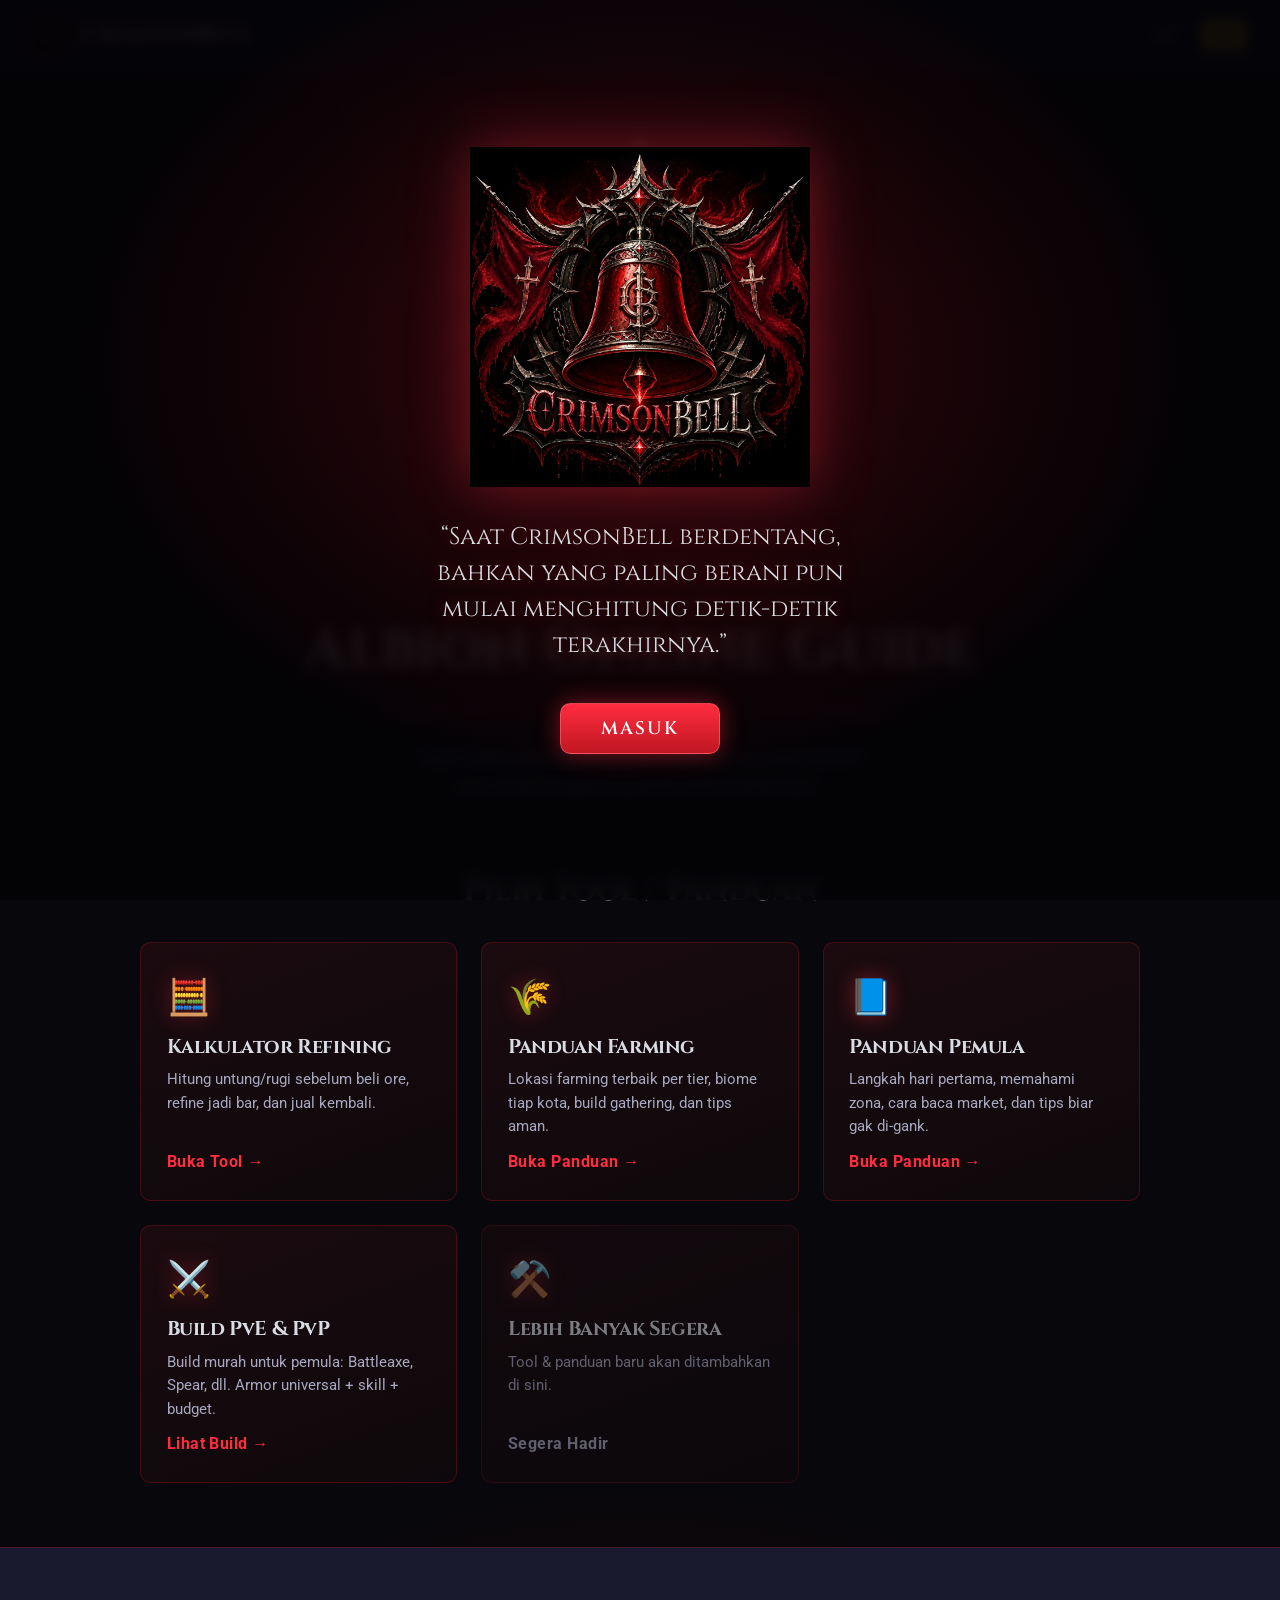
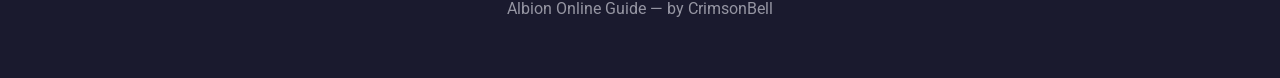
==== index.html @ 0ff0e83e "Rework Builds page: beginner-friendly cheap meta (Battleaxe, universal armor, etc) Co-Authored-By: D" ====
<!DOCTYPE html>
<html lang="id">
<head>
    <meta charset="UTF-8">
    <meta name="viewport" content="width=device-width, initial-scale=1.0">
    <title>Albion Online Guide — Beginner by CrimsonBell</title>
    <meta name="description" content="Albion Online beginner guide and tools by CrimsonBell — refining calculator, farming guide, and more.">
    <link rel="preconnect" href="https://fonts.googleapis.com">
    <link rel="preconnect" href="https://fonts.gstatic.com" crossorigin>
    <link href="https://fonts.googleapis.com/css2?family=Cinzel:wght@600;700;900&family=Playfair+Display:wght@700&family=Roboto:wght@400;500;700&display=swap" rel="stylesheet">
    <link rel="icon" href="assets/crimsonbell-mark.png">
    <link rel="stylesheet" href="styles.css">
    <link rel="stylesheet" href="landing.css">
</head>
<body class="landing-body">

    <!-- Intro / Bio Popup -->
    <div class="intro-overlay" id="introOverlay">
        <div class="intro-card">
            <picture>
                <source srcset="assets/crimsonbell-logo.webp" type="image/webp">
                <img src="assets/crimsonbell-logo.jpg" alt="CrimsonBell" class="intro-logo">
            </picture>
            <p class="intro-quote"
               data-id="“Saat CrimsonBell berdentang, bahkan yang paling berani pun mulai menghitung detik-detik terakhirnya.”"
               data-en="“When the CrimsonBell tolls, even the bravest begin to count their final moments.”">“When the CrimsonBell tolls, even the bravest begin to count their final moments.”</p>
            <button class="btn btn-primary intro-enter" id="introEnter"
                    data-id="Masuk" data-en="Enter">Enter</button>
        </div>
    </div>

    <!-- Header -->
    <header class="sticky-header">
        <div class="container">
            <div class="header-content">
                <a href="index.html" class="logo-link">
                    <img src="assets/crimsonbell-mark.webp" alt="CrimsonBell" class="header-mark">
                    <span class="logo">CrimsonBell</span>
                </a>
                <div class="language-switcher">
                    <button class="lang-btn" data-lang="en">EN</button>
                    <button class="lang-btn active" data-lang="id">ID</button>
                </div>
            </div>
        </div>
    </header>

    <!-- Hero -->
    <section class="landing-hero">
        <div class="landing-hero-glow"></div>
        <div class="container landing-hero-inner">
            <picture>
                <source srcset="assets/crimsonbell-logo.webp" type="image/webp">
                <img src="assets/crimsonbell-logo.jpg" alt="CrimsonBell" class="landing-logo">
            </picture>
            <div class="landing-badge"
                 data-id="PANDUAN & TOOLS ALBION ONLINE" data-en="ALBION ONLINE GUIDE & TOOLS">ALBION ONLINE GUIDE & TOOLS</div>
            <h1 class="landing-title"
                data-id="Albion Online Guide" data-en="Albion Online Guide">Albion Online Guide</h1>
            <p class="landing-subtitle"
               data-id="Panduan untuk Pemula — by CrimsonBell"
               data-en="Beginner Guide — by CrimsonBell">Beginner Guide — by CrimsonBell</p>
            <p class="landing-quote"
               data-id="“Saat CrimsonBell berdentang, bahkan yang paling berani pun mulai menghitung detik-detik terakhirnya.”"
               data-en="“When the CrimsonBell tolls, even the bravest begin to count their final moments.”">“When the CrimsonBell tolls, even the bravest begin to count their final moments.”</p>
        </div>
    </section>

    <!-- Tools / Sections -->
    <section class="landing-tools">
        <div class="container">
            <h2 class="tools-heading"
                data-id="Pilih Tool / Panduan" data-en="Choose a Tool / Guide">Choose a Tool / Guide</h2>
            <div class="tools-grid">

                <a href="calculator.html" class="tool-card">
                    <div class="tool-icon">🧮</div>
                    <h3 class="tool-name"
                        data-id="Kalkulator Refining" data-en="Refining Calculator">Refining Calculator</h3>
                    <p class="tool-desc"
                       data-id="Hitung untung/rugi sebelum beli ore, refine jadi bar, dan jual kembali."
                       data-en="Calculate profit/loss before you buy ore, refine into bars, and resell.">Calculate profit/loss before you buy ore, refine into bars, and resell.</p>
                    <span class="tool-cta"
                          data-id="Buka Tool →" data-en="Open Tool →">Open Tool →</span>
                </a>

                <a href="farming.html" class="tool-card">
                    <div class="tool-icon">🌾</div>
                    <h3 class="tool-name"
                        data-id="Panduan Farming" data-en="Farming Guide">Farming Guide</h3>
                    <p class="tool-desc"
                       data-id="Lokasi farming terbaik per tier, biome tiap kota, build gathering, dan tips aman."
                       data-en="Best farming spots per tier, city biomes, gathering builds, and safety tips.">Best farming spots per tier, city biomes, gathering builds, and safety tips.</p>
                    <span class="tool-cta"
                          data-id="Buka Panduan →" data-en="Open Guide →">Open Guide →</span>
                </a>

                <a href="beginner.html" class="tool-card">
                    <div class="tool-icon">📘</div>
                    <h3 class="tool-name"
                        data-id="Panduan Pemula" data-en="Beginner Guide">Beginner Guide</h3>
                    <p class="tool-desc"
                       data-id="Langkah hari pertama, memahami zona, cara baca market, dan tips biar gak di-gank."
                       data-en="Your first day, understanding zones, reading the market, and how to avoid getting ganked.">Your first day, understanding zones, reading the market, and how to avoid getting ganked.</p>
                    <span class="tool-cta"
                          data-id="Buka Panduan →" data-en="Open Guide →">Open Guide →</span>
                </a>

                <a href="builds.html" class="tool-card">
                    <div class="tool-icon">⚔️</div>
                    <h3 class="tool-name"
                        data-id="Build PvE & PvP" data-en="PvE & PvP Builds">PvE & PvP Builds</h3>
                    <p class="tool-desc"
                       data-id="Build murah untuk pemula: Battleaxe, Spear, dll. Armor universal + skill + budget."
                       data-en="Cheap beginner builds: Battleaxe, Spear, etc. Universal armor + skills + budget.">Cheap beginner builds: Battleaxe, Spear, etc. Universal armor + skills + budget.</p>
                    <span class="tool-cta"
                          data-id="Lihat Build →" data-en="View Builds →">View Builds →</span>
                </a>

                <div class="tool-card tool-card--soon" aria-disabled="true">
                    <div class="tool-icon">⚒️</div>
                    <h3 class="tool-name"
                        data-id="Lebih Banyak Segera" data-en="More Coming Soon">More Coming Soon</h3>
                    <p class="tool-desc"
                       data-id="Tool & panduan baru akan ditambahkan di sini."
                       data-en="New tools & guides will be added here.">New tools & guides will be added here.</p>
                    <span class="tool-cta"
                          data-id="Segera Hadir" data-en="Coming Soon">Coming Soon</span>
                </div>

            </div>
        </div>
    </section>

    <!-- Footer -->
    <footer class="footer">
        <div class="container">
            <p data-id="Albion Online Guide — by CrimsonBell"
               data-en="Albion Online Guide — by CrimsonBell">Albion Online Guide — by CrimsonBell</p>
        </div>
    </footer>

    <script src="landing.js"></script>
</body>
</html>
---- styles.css ----
/* ============================================
   VARIABLES & THEME
   ============================================ */
:root {
    /* Colors - Dark Fantasy Theme */
    --primary: #d4af37;
    --primary-dark: #c9a227;
    --background: #0f0f1e;
    --card-bg: #1a1a2e;
    --foreground: #e8e8f0;
    --foreground-muted: #a8a8c0;
    --border: #2a2a3e;
    --accent: #d4af37;
    --accent-foreground: #1a1a2e;
    --secondary: #5a189a;
    --danger-bg: #ff4444;

    /* Spacing */
    --spacing-xs: 0.25rem;
    --spacing-sm: 0.5rem;
    --spacing-md: 1rem;
    --spacing-lg: 1.5rem;
    --spacing-xl: 2rem;
    --spacing-2xl: 3rem;

    /* Border Radius */
    --radius: 0.65rem;
    --radius-md: calc(var(--radius) - 2px);
    --radius-lg: var(--radius);

    /* Typography */
    --font-serif: 'Playfair Display', serif;
    --font-sans: 'Roboto', sans-serif;

    /* Transitions */
    --transition-fast: 150ms ease-out;
    --transition-normal: 300ms ease-out;
}

/* ============================================
   RESET & BASE STYLES
   ============================================ */
* {
    margin: 0;
    padding: 0;
    box-sizing: border-box;
}

html {
    scroll-behavior: smooth;
}

body {
    font-family: var(--font-sans);
    background-color: var(--background);
    color: var(--foreground);
    line-height: 1.6;
    font-size: 16px;
}

/* ============================================
   TYPOGRAPHY
   ============================================ */
h1, h2, h3, h4, h5, h6 {
    font-family: var(--font-serif);
    font-weight: 700;
    letter-spacing: -0.02em;
    line-height: 1.2;
}

h1 {
    font-size: 3rem;
}

h2 {
    font-size: 2.25rem;
}

h3 {
    font-size: 1.5rem;
}

p {
    margin-bottom: var(--spacing-md);
}

/* ============================================
   CONTAINER & LAYOUT
   ============================================ */
.container {
    width: 100%;
    margin: 0 auto;
    padding: 0 var(--spacing-md);
    max-width: 100%;
}

@media (min-width: 640px) {
    .container {
        padding: 0 var(--spacing-lg);
    }
}

@media (min-width: 1024px) {
    .container {
        max-width: 1280px;
        padding: 0 var(--spacing-xl);
    }
}

/* ============================================
   HEADER
   ============================================ */
.sticky-header {
    position: sticky;
    top: 0;
    z-index: 50;
    background-color: rgba(26, 26, 46, 0.95);
    backdrop-filter: blur(10px);
    border-bottom: 1px solid var(--border);
}

.header-content {
    display: flex;
    align-items: center;
    justify-content: space-between;
    padding: var(--spacing-md) 0;
}

.logo {
    font-size: 1.5rem;
    color: var(--accent);
    font-family: var(--font-serif);
    font-weight: 700;
}

@media (min-width: 768px) {
    .logo {
        font-size: 1.75rem;
    }
}

/* ============================================
   LANGUAGE SWITCHER
   ============================================ */
.language-switcher {
    display: flex;
    gap: var(--spacing-sm);
}

.lang-btn {
    padding: var(--spacing-sm) var(--spacing-md);
    background-color: transparent;
    border: 1px solid var(--border);
    color: var(--foreground);
    font-size: 0.875rem;
    font-weight: 500;
    cursor: pointer;
    border-radius: var(--radius);
    transition: all var(--transition-normal);
}

.lang-btn:hover {
    border-color: var(--accent);
    color: var(--accent);
}

.lang-btn.active {
    background-color: var(--accent);
    color: var(--accent-foreground);
    border-color: var(--accent);
}

/* ============================================
   PRIME TIME TRACKER
   ============================================ */
.prime-time-section {
    background: linear-gradient(135deg, rgba(212, 175, 55, 0.1) 0%, rgba(90, 24, 154, 0.1) 100%);
    padding: var(--spacing-xl) 0;
    border-bottom: 2px solid var(--border);
}

.prime-time-widget {
    background-color: var(--card-bg);
    border: 2px solid var(--accent);
    border-radius: var(--radius);
    overflow: hidden;
    max-width: 600px;
    margin: 0 auto;
}

.prime-time-header {
    background: linear-gradient(90deg, var(--accent), var(--primary-dark));
    color: var(--accent-foreground);
    padding: var(--spacing-lg);
    text-align: center;
}

.prime-time-header h3 {
    margin: 0;
    font-size: 1.25rem;
}

.prime-time-content {
    padding: var(--spacing-lg);
    display: grid;
    grid-template-columns: 1fr 1fr;
    gap: var(--spacing-lg);
}

@media (max-width: 640px) {
    .prime-time-content {
        grid-template-columns: 1fr;
    }
}

.time-display {
    display: flex;
    flex-direction: column;
    justify-content: center;
    align-items: center;
    text-align: center;
    gap: var(--spacing-md);
}

.time-row {
    display: flex;
    align-items: center;
    justify-content: center;
    gap: var(--spacing-lg);
    width: 100%;
}

.time-item {
    display: flex;
    flex-direction: column;
    align-items: center;
    gap: var(--spacing-sm);
}

.time-label {
    font-size: 0.75rem;
    text-transform: uppercase;
    letter-spacing: 0.05em;
    color: rgba(232, 232, 240, 0.6);
    font-weight: 600;
}

.time-divider {
    font-size: 1.5rem;
    color: rgba(212, 175, 55, 0.5);
    height: 60px;
    display: flex;
    align-items: center;
}

.current-time {
    font-size: 1.75rem;
    font-weight: 700;
    color: var(--accent);
    font-family: 'Courier New', monospace;
}

@media (max-width: 640px) {
    .time-row {
        flex-direction: column;
        gap: var(--spacing-md);
    }
    
    .time-divider {
        height: auto;
        transform: rotate(90deg);
    }
    
    .current-time {
        font-size: 1.5rem;
    }
}

.danger-level {
    font-size: 1.25rem;
    font-weight: 600;
    margin-top: var(--spacing-sm);
    padding: var(--spacing-sm) var(--spacing-md);
    border-radius: var(--radius-md);
    display: inline-block;
}

.danger-level.safe {
    background-color: rgba(34, 197, 94, 0.2);
    color: #4ade80;
}

.danger-level.moderate {
    background-color: rgba(234, 179, 8, 0.2);
    color: #facc15;
}

.danger-level.extreme {
    background-color: rgba(239, 68, 68, 0.2);
    color: #f87171;
}

.time-info {
    display: flex;
    flex-direction: column;
    justify-content: center;
    gap: var(--spacing-sm);
}

.time-info p {
    margin: 0;
    font-size: 0.95rem;
    color: rgba(232, 232, 240, 0.9);
}

.time-info strong {
    color: var(--accent);
}

/* ============================================
   HERO SECTION
   ============================================ */
.hero {
    position: relative;
    height: 100vh;
    display: flex;
    align-items: center;
    justify-content: center;
    overflow: hidden;
}

.hero-background {
    position: absolute;
    inset: 0;
    background-image: url('https://d2xsxph8kpxj0f.cloudfront.net/310519663244214689/CP2xbP6jZ7YquxKLmra3zY/hero-outlands-8KWtWz5XWPKre2bE9sSZu7.webp');
    background-size: cover;
    background-position: center;
    z-index: 0;
}

.hero-overlay {
    position: absolute;
    inset: 0;
    background: linear-gradient(to right, rgba(0, 0, 0, 0.7), rgba(0, 0, 0, 0.5), transparent);
    z-index: 1;
}

.hero-content {
    position: relative;
    z-index: 10;
    max-width: 56rem;
    margin: 0 auto;
    padding: 0 var(--spacing-md);
    text-align: center;
    animation: fadeInUp 0.8s ease-out;
}

.hero-badge {
    display: inline-block;
    background-color: var(--accent);
    color: var(--accent-foreground);
    padding: var(--spacing-sm) var(--spacing-md);
    border-radius: var(--radius);
    font-size: 0.875rem;
    font-weight: 600;
    margin-bottom: var(--spacing-lg);
    animation: fadeInDown 0.6s ease-out;
}

.hero-title {
    font-size: 2.25rem;
    color: white;
    margin-bottom: var(--spacing-md);
    text-shadow: 0 2px 8px rgba(0, 0, 0, 0.5);
}

@media (min-width: 768px) {
    .hero-title {
        font-size: 3.75rem;
    }
}

@media (min-width: 1024px) {
    .hero-title {
        font-size: 4.5rem;
    }
}

.hero-description {
    font-size: 1rem;
    color: #d1d5db;
    margin-bottom: var(--spacing-xl);
    text-shadow: 0 1px 4px rgba(0, 0, 0, 0.3);
}

@media (min-width: 768px) {
    .hero-description {
        font-size: 1.125rem;
    }
}

/* ============================================
   BUTTONS
   ============================================ */
.btn {
    padding: var(--spacing-md) var(--spacing-lg);
    border: none;
    border-radius: var(--radius);
    font-size: 1rem;
    font-weight: 600;
    cursor: pointer;
    transition: all var(--transition-normal);
    font-family: var(--font-sans);
}

.btn-primary {
    background-color: var(--accent);
    color: var(--accent-foreground);
}

.btn-primary:hover {
    background-color: var(--primary-dark);
    transform: translateY(-2px);
    box-shadow: 0 8px 16px rgba(212, 175, 55, 0.3);
}

@media (min-width: 768px) {
    .btn {
        padding: var(--spacing-md) var(--spacing-xl);
        font-size: 1.125rem;
    }
}

/* ============================================
   MAIN CONTENT
   ============================================ */
.main-content {
    padding: var(--spacing-2xl) 0;
    background-color: var(--background);
}

.section-block {
    margin-bottom: var(--spacing-2xl);
}

@media (min-width: 768px) {
    .section-block {
        margin-bottom: calc(var(--spacing-2xl) * 1.5);
    }
}

.section-header {
    margin-bottom: var(--spacing-xl);
}

@media (min-width: 768px) {
    .section-header {
        margin-bottom: calc(var(--spacing-xl) * 1.5);
    }
}

.section-header h2 {
    color: var(--accent);
    margin-bottom: var(--spacing-sm);
}

.section-header p {
    color: rgba(232, 232, 240, 0.8);
    font-size: 0.95rem;
}

@media (min-width: 768px) {
    .section-header p {
        font-size: 1rem;
    }
}

/* ============================================
   BIOMES GRID
   ============================================ */
.biomes-grid {
    display: grid;
    grid-template-columns: 1fr;
    gap: var(--spacing-md);
}

@media (min-width: 768px) {
    .biomes-grid {
        grid-template-columns: repeat(2, 1fr);
        gap: var(--spacing-lg);
    }
}

@media (min-width: 1024px) {
    .biomes-grid {
        grid-template-columns: repeat(3, 1fr);
    }
}

.biome-card {
    border: 2px solid;
    border-radius: var(--radius);
    overflow: hidden;
    background-color: var(--card-bg);
    transition: all var(--transition-normal);
    cursor: pointer;
}

.biome-card:hover {
    box-shadow: 0 20px 25px -5px rgba(0, 0, 0, 0.5);
    transform: scale(1.05);
}

.biome-image {
    position: relative;
    height: 10rem;
    overflow: hidden;
}

@media (min-width: 768px) {
    .biome-image {
        height: 12rem;
    }
}

.biome-image img {
    width: 100%;
    height: 100%;
    object-fit: cover;
}

.biome-image-overlay {
    position: absolute;
    inset: 0;
    background: linear-gradient(to top, rgba(0, 0, 0, 0.8), transparent);
    display: flex;
    flex-direction: column;
    justify-content: flex-end;
    padding: var(--spacing-md);
}

.biome-name {
    font-size: 1.125rem;
    font-weight: 700;
    color: white;
}

@media (min-width: 768px) {
    .biome-name {
        font-size: 1.5rem;
    }
}

.biome-city {
    font-size: 0.875rem;
    color: #d1d5db;
}

.biome-content {
    padding: var(--spacing-md);
}

@media (min-width: 768px) {
    .biome-content {
        padding: var(--spacing-lg);
    }
}

.biome-description {
    font-size: 0.875rem;
    color: rgba(232, 232, 240, 0.8);
    margin-bottom: var(--spacing-md);
}

@media (min-width: 768px) {
    .biome-description {
        margin-bottom: var(--spacing-lg);
    }
}

.resource-group {
    margin-bottom: var(--spacing-md);
}

@media (min-width: 768px) {
    .resource-group {
        margin-bottom: var(--spacing-lg);
    }
}

.resource-label {
    font-size: 0.75rem;
    font-weight: 600;
    color: rgba(232, 232, 240, 0.6);
    text-transform: uppercase;
    margin-bottom: var(--spacing-sm);
}

.badge {
    display: inline-block;
    padding: var(--spacing-xs) var(--spacing-sm);
    border-radius: var(--radius-md);
    font-size: 0.75rem;
    font-weight: 600;
    border: 1px solid;
}

.badge-primary {
    background-color: var(--accent);
    color: var(--accent-foreground);
    border-color: var(--accent);
}

.badge-outline {
    background-color: transparent;
    color: var(--foreground);
    border-color: var(--border);
}

/* ============================================
   TIERS CONTAINER
   ============================================ */
.tiers-container {
    display: flex;
    flex-direction: column;
    gap: var(--spacing-md);
}

@media (min-width: 768px) {
    .tiers-container {
        gap: var(--spacing-lg);
    }
}

.tier-card {
    border: 2px solid rgba(212, 175, 55, 0.3);
    border-radius: var(--radius);
    background-color: var(--card-bg);
    padding: var(--spacing-md);
    transition: all var(--transition-normal);
}

@media (min-width: 768px) {
    .tier-card {
        padding: var(--spacing-lg);
    }
}

.tier-card:hover {
    border-color: rgba(212, 175, 55, 0.6);
}

.tier-header {
    display: flex;
    flex-direction: column;
    gap: var(--spacing-md);
    margin-bottom: var(--spacing-md);
}

@media (min-width: 768px) {
    .tier-header {
        flex-direction: row;
        align-items: center;
        justify-content: space-between;
        gap: var(--spacing-lg);
        margin-bottom: var(--spacing-lg);
    }
}

.tier-title {
    font-size: 1.5rem;
    color: var(--accent);
}

@media (min-width: 768px) {
    .tier-title {
        font-size: 1.875rem;
    }
}

.tier-location {
    font-size: 0.875rem;
    color: rgba(232, 232, 240, 0.8);
}

@media (min-width: 768px) {
    .tier-location {
        font-size: 1rem;
    }
}

.tier-badges {
    display: flex;
    gap: var(--spacing-sm);
    flex-wrap: wrap;
}

.tier-body {
    display: flex;
    flex-direction: column;
    gap: var(--spacing-md);
}

@media (min-width: 768px) {
    .tier-body {
        gap: var(--spacing-lg);
    }
}

.tier-section {
    display: flex;
    flex-direction: column;
    gap: var(--spacing-sm);
}

.tier-section-title {
    font-weight: 600;
    color: var(--accent);
    font-size: 0.95rem;
}

@media (min-width: 768px) {
    .tier-section-title {
        font-size: 1rem;
    }
}

.resources-badges {
    display: flex;
    flex-wrap: wrap;
    gap: var(--spacing-sm);
}

.tips-list {
    list-style: none;
    display: flex;
    flex-direction: column;
    gap: var(--spacing-sm);
}

.tips-list li {
    display: flex;
    gap: var(--spacing-sm);
    font-size: 0.875rem;
    color: rgba(232, 232, 240, 0.8);
}

@media (min-width: 768px) {
    .tips-list li {
        font-size: 1rem;
    }
}

.tips-list li::before {
    content: '•';
    color: var(--accent);
    font-weight: bold;
    flex-shrink: 0;
}

/* Danger Badge Colors */
.badge-safe {
    background-color: rgba(34, 197, 94, 0.2);
    color: #4ade80;
    border-color: #22c55e;
}

.badge-moderate {
    background-color: rgba(234, 179, 8, 0.2);
    color: #facc15;
    border-color: #eab308;
}

.badge-dangerous {
    background-color: rgba(239, 68, 68, 0.2);
    color: #f87171;
    border-color: #ef4444;
}

/* ============================================
   T8 MAPS GRID
   ============================================ */
.t8-maps-grid {
    display: grid;
    grid-template-columns: 1fr;
    gap: var(--spacing-md);
}

@media (min-width: 768px) {
    .t8-maps-grid {
        grid-template-columns: repeat(2, 1fr);
        gap: var(--spacing-lg);
    }
}

@media (min-width: 1024px) {
    .t8-maps-grid {
        grid-template-columns: repeat(5, 1fr);
    }
}

.t8-card {
    border: 2px solid rgba(212, 175, 55, 0.3);
    border-radius: var(--radius);
    background-color: var(--card-bg);
    padding: var(--spacing-md);
    transition: all var(--transition-normal);
}

@media (min-width: 768px) {
    .t8-card {
        padding: var(--spacing-lg);
    }
}

.t8-card:hover {
    border-color: rgba(212, 175, 55, 0.6);
}

.t8-card-title {
    color: var(--accent);
    font-weight: 600;
    margin-bottom: var(--spacing-md);
    font-size: 1rem;
}

@media (min-width: 768px) {
    .t8-card-title {
        font-size: 1.125rem;
    }
}

.t8-maps-list {
    list-style: none;
    display: flex;
    flex-direction: column;
    gap: var(--spacing-sm);
}

.t8-maps-list li {
    display: flex;
    gap: var(--spacing-sm);
    font-size: 0.875rem;
    color: rgba(232, 232, 240, 0.8);
    align-items: flex-start;
}

@media (min-width: 768px) {
    .t8-maps-list li {
        font-size: 1rem;
    }
}

.t8-maps-list li::before {
    content: '🧭';
    flex-shrink: 0;
    margin-top: 2px;
}

/* ============================================
   GATHERING BUILDS GRID
   ============================================ */
.builds-grid {
    display: grid;
    grid-template-columns: 1fr;
    gap: var(--spacing-md);
}

@media (min-width: 768px) {
    .builds-grid {
        grid-template-columns: repeat(2, 1fr);
        gap: var(--spacing-lg);
    }
}

@media (min-width: 1024px) {
    .builds-grid {
        grid-template-columns: repeat(3, 1fr);
    }
}

.build-card {
    border: 2px solid rgba(212, 175, 55, 0.3);
    border-radius: var(--radius);
    background-color: var(--card-bg);
    padding: var(--spacing-lg);
    transition: all var(--transition-normal);
}

.build-card:hover {
    border-color: rgba(212, 175, 55, 0.6);
    box-shadow: 0 8px 16px rgba(212, 175, 55, 0.1);
}

.build-name {
    font-size: 1.125rem;
    color: var(--accent);
    font-weight: 600;
    margin-bottom: var(--spacing-sm);
}

.build-type {
    font-size: 0.875rem;
    color: rgba(232, 232, 240, 0.6);
    text-transform: uppercase;
    letter-spacing: 0.05em;
    margin-bottom: var(--spacing-md);
}

.build-items {
    display: flex;
    flex-direction: column;
    gap: var(--spacing-sm);
}

.build-item {
    font-size: 0.875rem;
    color: rgba(232, 232, 240, 0.8);
    padding-left: var(--spacing-md);
    position: relative;
}

.build-item::before {
    content: '';
    position: absolute;
    left: 0;
    color: var(--accent);
}

/* ============================================
   EVENTS GRID
   ============================================ */
.events-grid {
    display: grid;
    grid-template-columns: 1fr;
    gap: var(--spacing-md);
}

@media (min-width: 768px) {
    .events-grid {
        grid-template-columns: repeat(2, 1fr);
        gap: var(--spacing-lg);
    }
}

.event-card {
    border-left: 4px solid var(--accent);
    border-radius: var(--radius);
    background-color: var(--card-bg);
    padding: var(--spacing-lg);
    transition: all var(--transition-normal);
}

.event-card:hover {
    background-color: rgba(212, 175, 55, 0.05);
}

.event-time {
    font-size: 1rem;
    color: var(--accent);
    font-weight: 600;
    margin-bottom: var(--spacing-sm);
}

.event-description {
    font-size: 0.95rem;
    color: rgba(232, 232, 240, 0.8);
    margin-bottom: var(--spacing-sm);
}

.event-note {
    font-size: 0.875rem;
    color: rgba(232, 232, 240, 0.6);
    font-style: italic;
}

/* ============================================
   CARDS
   ============================================ */
.card {
    border: 2px solid rgba(212, 175, 55, 0.3);
    border-radius: var(--radius);
    background-color: var(--card-bg);
    padding: var(--spacing-lg);
    transition: all var(--transition-normal);
}

@media (min-width: 768px) {
    .card {
        padding: calc(var(--spacing-lg) * 1.5);
    }
}

.card:hover {
    border-color: rgba(212, 175, 55, 0.6);
}

.card-icon {
    font-size: 2rem;
    margin-bottom: var(--spacing-md);
}

@media (min-width: 768px) {
    .card-icon {
        font-size: 2.5rem;
    }
}

.card-title {
    color: var(--accent);
    font-size: 1rem;
    margin-bottom: var(--spacing-md);
}

@media (min-width: 768px) {
    .card-title {
        font-size: 1.125rem;
    }
}

.card-content {
    display: flex;
    flex-direction: column;
    gap: var(--spacing-sm);
}

.card-content p {
    font-size: 0.875rem;
    color: rgba(232, 232, 240, 0.8);
    margin-bottom: 0;
}

@media (min-width: 768px) {
    .card-content p {
        font-size: 1rem;
    }
}

.card-note {
    margin-top: var(--spacing-md);
    padding-top: var(--spacing-md);
    border-top: 1px solid var(--border);
    font-size: 0.875rem;
    color: rgba(212, 175, 55, 0.9);
}

/* ============================================
   PRO TIPS GRID
   ============================================ */
.pro-tips-grid {
    display: grid;
    grid-template-columns: 1fr;
    gap: var(--spacing-md);
}

@media (min-width: 768px) {
    .pro-tips-grid {
        grid-template-columns: repeat(3, 1fr);
        gap: var(--spacing-lg);
    }
}

.pro-tip-card {
    background-color: rgba(212, 175, 55, 0.05);
}

/* ============================================
   FOOTER
   ============================================ */
.footer {
    background-color: var(--card-bg);
    border-top: 1px solid var(--border);
    padding: var(--spacing-xl) 0;
    text-align: center;
}

@media (min-width: 768px) {
    .footer {
        padding: calc(var(--spacing-xl) * 1.5) 0;
    }
}

.footer p {
    font-size: 0.875rem;
    color: rgba(232, 232, 240, 0.6);
    margin-bottom: var(--spacing-sm);
}

@media (min-width: 768px) {
    .footer p {
        font-size: 1rem;
    }
}

.footer-author {
    color: var(--accent);
}

/* ============================================
   ANIMATIONS
   ============================================ */
@keyframes fadeInUp {
    from {
        opacity: 0;
        transform: translateY(20px);
    }
    to {
        opacity: 1;
        transform: translateY(0);
    }
}

@keyframes fadeInDown {
    from {
        opacity: 0;
        transform: translateY(-10px);
    }
    to {
        opacity: 1;
        transform: translateY(0);
    }
}

/* ============================================
   RESPONSIVE ADJUSTMENTS
   ============================================ */
@media (max-width: 640px) {
    h1 {
        font-size: 2rem;
    }

    h2 {
        font-size: 1.75rem;
    }

    h3 {
        font-size: 1.25rem;
    }
}

/* ============================================
   Header calculator link (added)
   ============================================ */
.header-calc-link {
    margin-left: auto;
    margin-right: 1.5rem;
    color: var(--primary);
    text-decoration: none;
    font-weight: 700;
    font-size: 0.95rem;
    white-space: nowrap;
    transition: color 150ms ease-out;
}
.header-calc-link:hover { color: var(--foreground); }
@media (max-width: 600px) {
    .header-calc-link { font-size: 0.8rem; margin-right: 0.5rem; }
}
---- landing.css ----
/* ============================================
   CRIMSONBELL LANDING PAGE
   ============================================ */
:root {
    --crimson: #c01622;
    --crimson-bright: #ff2d3f;
    --crimson-deep: #6e0b12;
    --silver: #d9dde3;
}

.landing-body {
    background:
        radial-gradient(1200px 700px at 50% -10%, rgba(192, 22, 34, 0.22), transparent 60%),
        radial-gradient(900px 600px at 50% 110%, rgba(110, 11, 18, 0.25), transparent 60%),
        #08070b;
    min-height: 100vh;
}

/* ---- Header mark + logo ---- */
.logo-link {
    display: inline-flex;
    align-items: center;
    gap: 0.6rem;
    text-decoration: none;
}
.header-mark {
    width: 38px;
    height: 38px;
    object-fit: contain;
    filter: drop-shadow(0 0 6px rgba(255, 45, 63, 0.55));
}
.landing-body .logo,
.header-content .logo {
    font-family: 'Cinzel', var(--font-serif);
    font-weight: 900;
    letter-spacing: 0.06em;
    color: var(--silver);
    text-shadow: 0 0 14px rgba(255, 45, 63, 0.45);
    margin: 0;
    font-size: 1.4rem;
}
.header-nav {
    display: flex;
    align-items: center;
    gap: 1rem;
    margin-left: auto;
    margin-right: 1.25rem;
}
.header-nav-link {
    color: var(--foreground-muted);
    text-decoration: none;
    font-weight: 600;
    font-size: 0.95rem;
    white-space: nowrap;
    transition: color var(--transition-fast);
}
.header-nav-link:hover { color: var(--silver); }

/* ============================================
   INTRO / BIO POPUP
   ============================================ */
.intro-overlay {
    position: fixed;
    inset: 0;
    z-index: 1000;
    display: flex;
    align-items: center;
    justify-content: center;
    padding: 1.5rem;
    background:
        radial-gradient(800px 600px at 50% 40%, rgba(110, 11, 18, 0.45), transparent 70%),
        rgba(4, 3, 6, 0.94);
    backdrop-filter: blur(6px);
    opacity: 1;
    transition: opacity 600ms ease;
}
.intro-overlay.hide {
    opacity: 0;
    pointer-events: none;
}
.intro-card {
    max-width: 560px;
    width: 100%;
    text-align: center;
    display: flex;
    flex-direction: column;
    align-items: center;
    gap: 1.5rem;
    animation: introRise 800ms ease both;
}
@keyframes introRise {
    from { opacity: 0; transform: translateY(24px) scale(0.96); }
    to   { opacity: 1; transform: translateY(0) scale(1); }
}
.intro-logo {
    width: min(340px, 70vw);
    height: auto;
    filter: drop-shadow(0 0 30px rgba(255, 45, 63, 0.4));
    animation: bellGlow 3.2s ease-in-out infinite;
}
@keyframes bellGlow {
    0%, 100% { filter: drop-shadow(0 0 22px rgba(255, 45, 63, 0.30)); }
    50%      { filter: drop-shadow(0 0 40px rgba(255, 45, 63, 0.65)); }
}
.intro-quote {
    font-family: 'Cinzel', var(--font-serif);
    font-size: clamp(1.05rem, 2.4vw, 1.5rem);
    line-height: 1.5;
    color: var(--silver);
    text-shadow: 0 0 16px rgba(192, 22, 34, 0.5);
    max-width: 30ch;
}
.intro-enter {
    background: linear-gradient(180deg, var(--crimson-bright), var(--crimson));
    border: 1px solid rgba(255, 120, 130, 0.5);
    color: #fff;
    font-family: 'Cinzel', var(--font-serif);
    letter-spacing: 0.12em;
    text-transform: uppercase;
    padding: 0.75rem 2.5rem;
    box-shadow: 0 0 24px rgba(255, 45, 63, 0.45);
}
.intro-enter:hover {
    background: linear-gradient(180deg, #ff4555, var(--crimson-bright));
    transform: translateY(-1px);
}

/* prevent scroll while intro is open */
body.intro-open { overflow: hidden; }

/* ============================================
   LANDING HERO
   ============================================ */
.landing-hero {
    position: relative;
    text-align: center;
    padding: 3rem 0 1rem;
    overflow: hidden;
}
.landing-hero-glow {
    position: absolute;
    top: -20%;
    left: 50%;
    transform: translateX(-50%);
    width: 900px;
    height: 700px;
    max-width: 120vw;
    background: radial-gradient(circle, rgba(192, 22, 34, 0.28), transparent 60%);
    pointer-events: none;
    z-index: 0;
}
.landing-hero-inner {
    position: relative;
    z-index: 1;
    display: flex;
    flex-direction: column;
    align-items: center;
}
.landing-logo {
    width: min(420px, 80vw);
    height: auto;
    filter: drop-shadow(0 0 34px rgba(255, 45, 63, 0.4));
    margin-bottom: 1rem;
    transform-origin: 50% 10%;
    animation: bellGlow 3.2s ease-in-out infinite, bellSway 5s ease-in-out infinite;
}
/* subtle bell swing on the landing hero logo */
@keyframes bellSway {
    0%, 100% { transform: rotate(-1.4deg); }
    50%      { transform: rotate(1.4deg); }
}
@media (prefers-reduced-motion: reduce) {
    .landing-logo { animation: bellGlow 3.2s ease-in-out infinite; }
}
.landing-badge {
    display: inline-block;
    font-family: 'Cinzel', var(--font-serif);
    font-size: 0.78rem;
    letter-spacing: 0.22em;
    color: var(--crimson-bright);
    border: 1px solid rgba(255, 45, 63, 0.35);
    background: rgba(192, 22, 34, 0.12);
    padding: 0.4rem 1rem;
    border-radius: 999px;
    margin-bottom: 1rem;
}
.landing-title {
    font-family: 'Cinzel', var(--font-serif);
    font-weight: 900;
    font-size: clamp(2.2rem, 6vw, 3.8rem);
    color: var(--silver);
    text-shadow: 0 0 26px rgba(255, 45, 63, 0.4);
    margin: 0;
}
.landing-subtitle {
    font-family: 'Cinzel', var(--font-serif);
    font-size: clamp(1rem, 2.4vw, 1.3rem);
    color: var(--crimson-bright);
    letter-spacing: 0.06em;
    margin: 0.5rem 0 1rem;
}
.landing-quote {
    max-width: 46ch;
    color: var(--foreground-muted);
    font-style: italic;
    font-size: clamp(0.95rem, 2vw, 1.1rem);
    line-height: 1.6;
}

/* ============================================
   TOOLS GRID
   ============================================ */
.landing-tools {
    padding: 2.5rem 0 4rem;
}
.tools-heading {
    text-align: center;
    font-family: 'Cinzel', var(--font-serif);
    color: var(--silver);
    font-size: clamp(1.4rem, 3.5vw, 2rem);
    margin-bottom: 2rem;
}
.tools-grid {
    display: grid;
    grid-template-columns: repeat(auto-fit, minmax(260px, 1fr));
    gap: 1.5rem;
    max-width: 1000px;
    margin: 0 auto;
}
.tool-card {
    display: flex;
    flex-direction: column;
    align-items: flex-start;
    gap: 0.6rem;
    text-decoration: none;
    background: linear-gradient(160deg, rgba(30, 12, 16, 0.9), rgba(14, 9, 12, 0.92));
    border: 1px solid rgba(192, 22, 34, 0.28);
    border-radius: var(--radius-lg);
    padding: 1.6rem;
    color: var(--foreground);
    transition: transform var(--transition-fast), border-color var(--transition-fast), box-shadow var(--transition-fast);
}
.tool-card:hover {
    transform: translateY(-4px);
    border-color: rgba(255, 45, 63, 0.7);
    box-shadow: 0 14px 40px rgba(192, 22, 34, 0.3);
}
.tool-icon {
    font-size: 2.2rem;
    filter: drop-shadow(0 0 10px rgba(255, 45, 63, 0.4));
}
.tool-name {
    font-family: 'Cinzel', var(--font-serif);
    color: var(--silver);
    font-size: 1.25rem;
    margin: 0;
}
.tool-desc {
    color: var(--foreground-muted);
    font-size: 0.95rem;
    line-height: 1.55;
    margin: 0;
}
.tool-cta {
    margin-top: auto;
    color: var(--crimson-bright);
    font-weight: 700;
    letter-spacing: 0.03em;
}
.tool-card--soon {
    opacity: 0.55;
    cursor: default;
    pointer-events: none;
}
.tool-card--soon .tool-cta { color: var(--foreground-muted); }

/* ---- footer accent on landing ---- */
.landing-body .footer {
    border-top: 1px solid rgba(192, 22, 34, 0.25);
}

@media (max-width: 600px) {
    .header-mark { width: 30px; height: 30px; }
    .landing-body .logo { font-size: 1.15rem; }
}
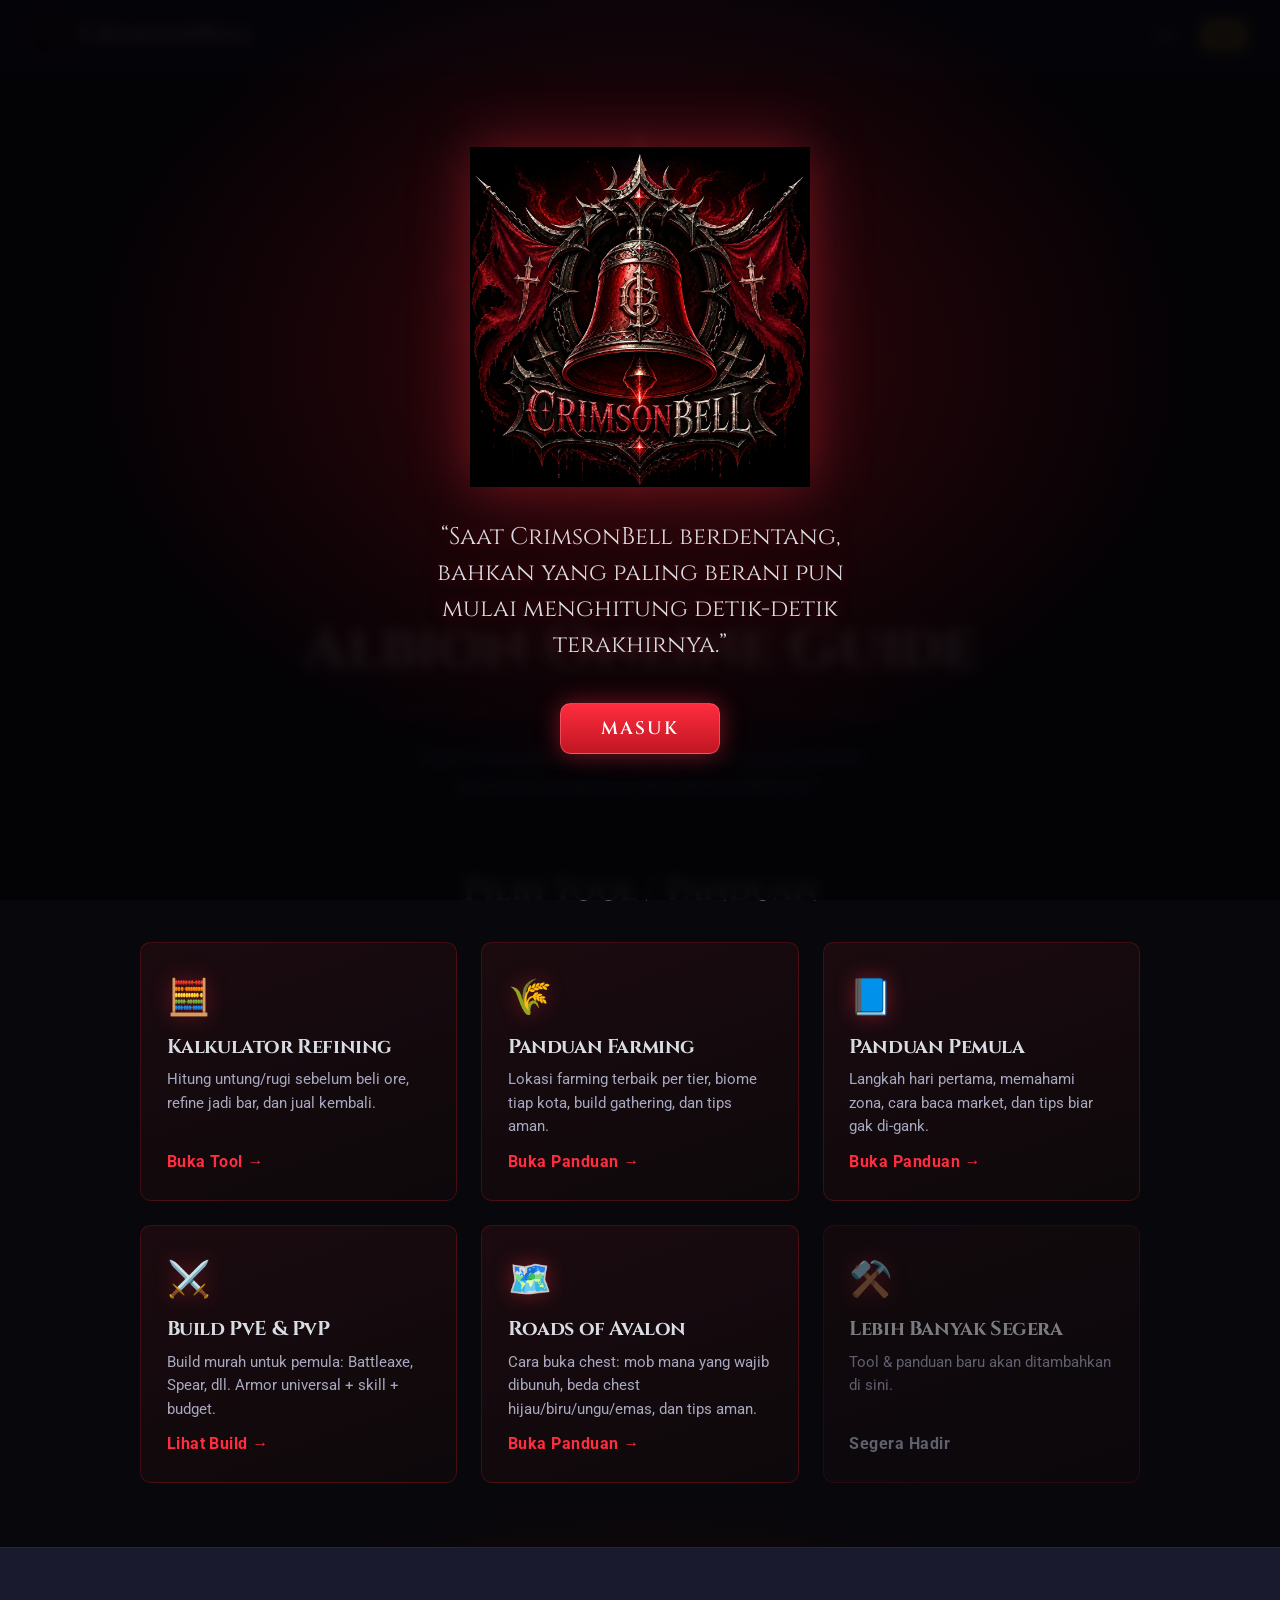
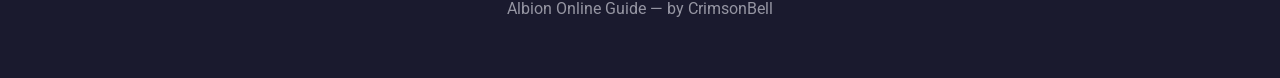
==== commit c747eb99: "feat: add dedicated Roads of Avalon chest guide page (roa.html) + nav/landing links Co-Authored-By: " ====
--- a/index.html
+++ b/index.html
@@ -2,9 +2,25 @@
 <html lang="id">
 <head>
     <meta charset="UTF-8">
-    <meta name="viewport" content="width=device-width, initial-scale=1.0">
+    <meta name="viewport" content="width=device-width, initial-scale=1.0, maximum-scale=1.0, user-scalable=no, viewport-fit=cover">
     <title>Albion Online Guide — Beginner by CrimsonBell</title>
     <meta name="description" content="Albion Online beginner guide and tools by CrimsonBell — refining calculator, farming guide, and more.">
+    <link rel="canonical" href="https://crimsonbell.web.id/">
+    <meta name="theme-color" content="#08070b">
+    <!-- Open Graph -->
+    <meta property="og:type" content="website">
+    <meta property="og:site_name" content="CrimsonBell">
+    <meta property="og:title" content="Albion Online Guide — Beginner by CrimsonBell">
+    <meta property="og:description" content="Albion Online beginner guide and tools by CrimsonBell — refining calculator, farming guide, builds, and more.">
+    <meta property="og:url" content="https://crimsonbell.web.id/">
+    <meta property="og:image" content="https://crimsonbell.web.id/assets/og-image.jpg">
+    <meta property="og:image:width" content="1200">
+    <meta property="og:image:height" content="630">
+    <!-- Twitter -->
+    <meta name="twitter:card" content="summary_large_image">
+    <meta name="twitter:title" content="Albion Online Guide — Beginner by CrimsonBell">
+    <meta name="twitter:description" content="Albion Online beginner guide and tools by CrimsonBell — refining calculator, farming guide, builds, and more.">
+    <meta name="twitter:image" content="https://crimsonbell.web.id/assets/og-image.jpg">
     <link rel="preconnect" href="https://fonts.googleapis.com">
     <link rel="preconnect" href="https://fonts.gstatic.com" crossorigin>
     <link href="https://fonts.googleapis.com/css2?family=Cinzel:wght@600;700;900&family=Playfair+Display:wght@700&family=Roboto:wght@400;500;700&display=swap" rel="stylesheet">
@@ -117,6 +133,17 @@
                           data-id="Lihat Build →" data-en="View Builds →">View Builds →</span>
                 </a>
 
+                <a href="roa.html" class="tool-card">
+                    <div class="tool-icon">🗺️</div>
+                    <h3 class="tool-name"
+                        data-id="Roads of Avalon" data-en="Roads of Avalon">Roads of Avalon</h3>
+                    <p class="tool-desc"
+                       data-id="Cara buka chest: mob mana yang wajib dibunuh, beda chest hijau/biru/ungu/emas, dan tips aman."
+                       data-en="How to open chests: which mobs you must kill, green/blue/purple/gold chests, and safety tips.">How to open chests: which mobs you must kill, green/blue/purple/gold chests, and safety tips.</p>
+                    <span class="tool-cta"
+                          data-id="Buka Panduan →" data-en="Open Guide →">Open Guide →</span>
+                </a>
+
                 <div class="tool-card tool-card--soon" aria-disabled="true">
                     <div class="tool-icon">⚒️</div>
                     <h3 class="tool-name"
--- a/landing.css
+++ b/landing.css
@@ -279,7 +279,40 @@
     border-top: 1px solid rgba(192, 22, 34, 0.25);
 }
 
+/* ============================================
+   RESPONSIVE HEADER (shared by all pages)
+   ============================================ */
+@media (max-width: 768px) {
+    .header-content {
+        flex-wrap: wrap;
+        row-gap: 0.4rem;
+    }
+    /* nav drops to its own full-width row, centered */
+    .header-content .header-nav,
+    .header-content .calc-nav {
+        order: 5;
+        width: 100%;
+        margin: 0.5rem 0 0;
+        justify-content: center;
+        flex-wrap: wrap;
+        gap: 0.4rem 1.1rem;
+    }
+    /* keep language switcher on the top row, pinned right */
+    .header-content .language-switcher { margin-left: auto; }
+}
 @media (max-width: 600px) {
     .header-mark { width: 30px; height: 30px; }
-    .landing-body .logo { font-size: 1.15rem; }
-}
+    .landing-body .logo,
+    .header-content .logo { font-size: 1.12rem; }
+    .header-nav-link,
+    .calc-nav .nav-link { font-size: 0.9rem; }
+    .lang-btn { padding: 0.35rem 0.7rem; font-size: 0.8rem; }
+}
+@media (max-width: 380px) {
+    .landing-body .logo,
+    .header-content .logo { font-size: 1rem; }
+    .header-nav-link,
+    .calc-nav .nav-link { font-size: 0.82rem; }
+    .header-content .header-nav,
+    .header-content .calc-nav { gap: 0.35rem 0.75rem; }
+}
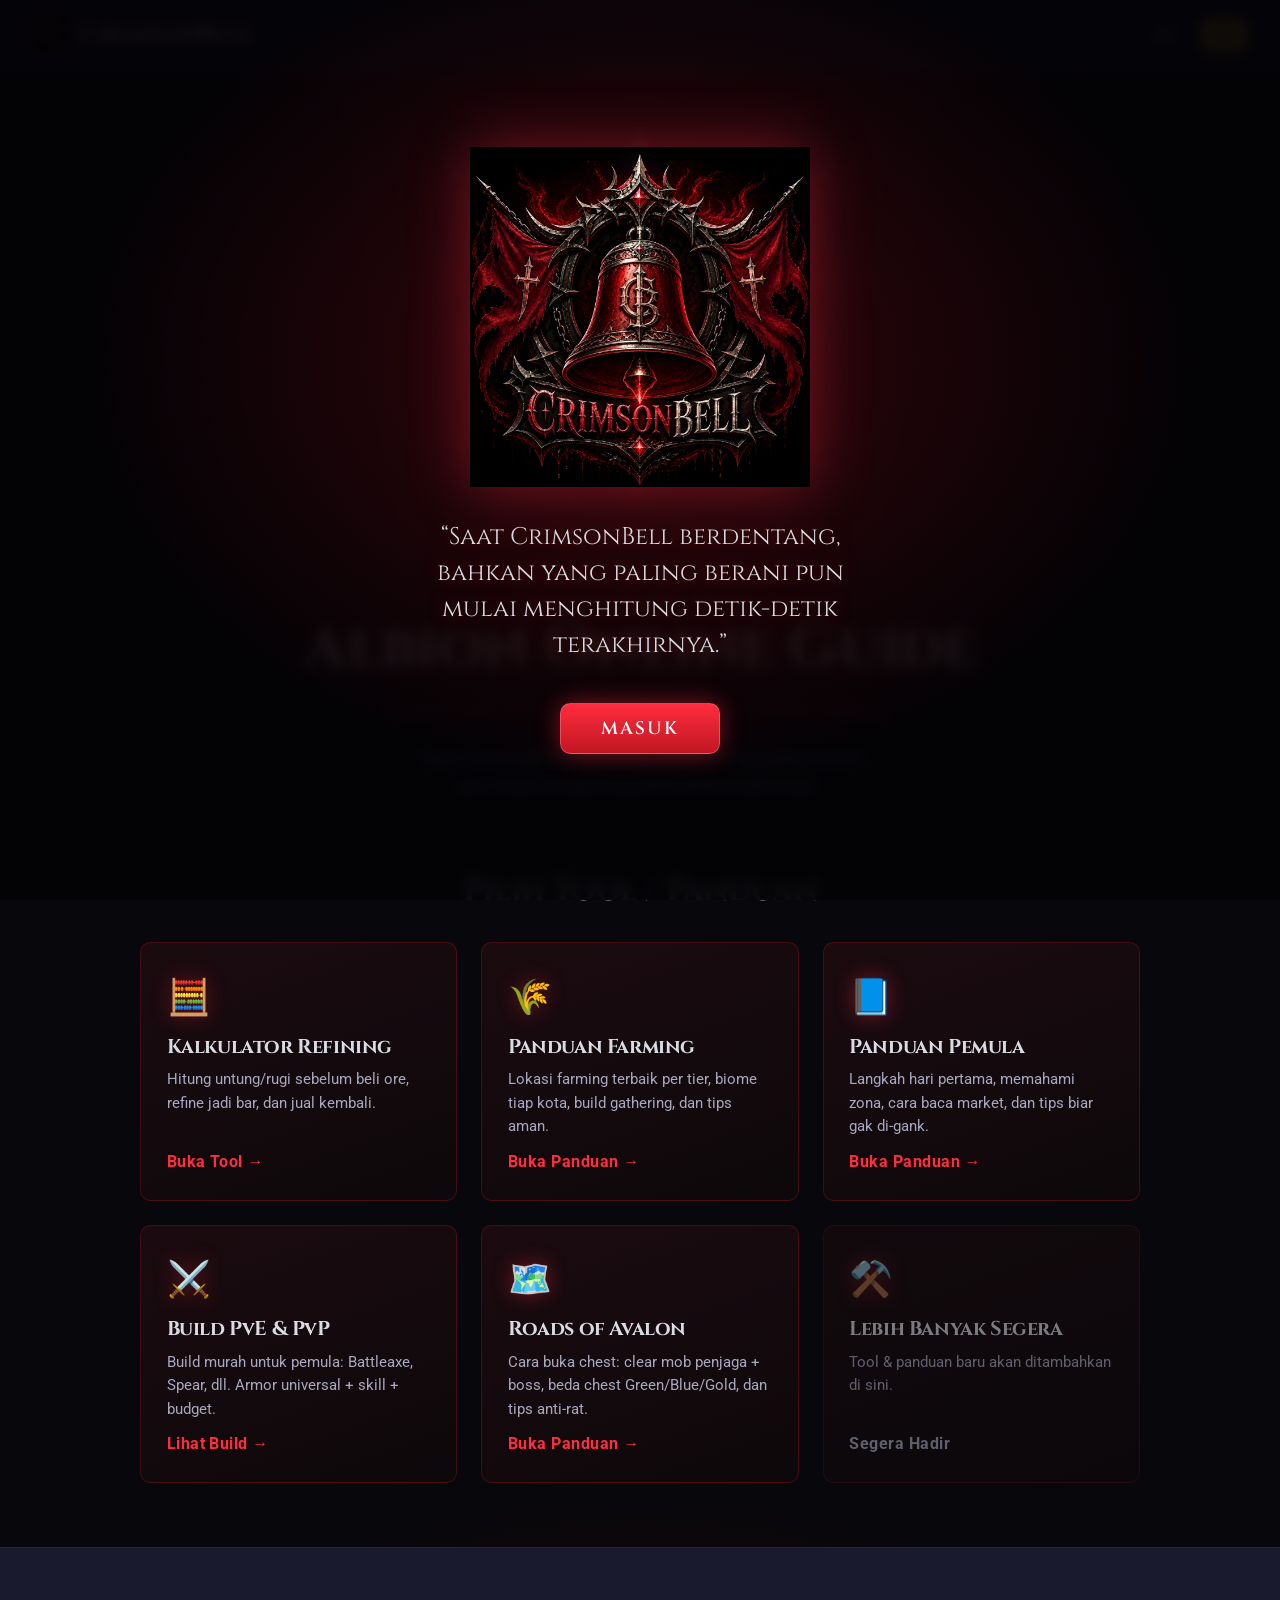
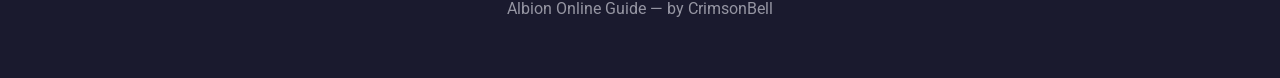
==== commit f1bd1126: "fix(roa): correct chest mechanic (clear guarding mobs + boss, not just boss), remove non-existent Pu" ====
--- a/index.html
+++ b/index.html
@@ -138,8 +138,8 @@
                     <h3 class="tool-name"
                         data-id="Roads of Avalon" data-en="Roads of Avalon">Roads of Avalon</h3>
                     <p class="tool-desc"
-                       data-id="Cara buka chest: mob mana yang wajib dibunuh, beda chest hijau/biru/ungu/emas, dan tips aman."
-                       data-en="How to open chests: which mobs you must kill, green/blue/purple/gold chests, and safety tips.">How to open chests: which mobs you must kill, green/blue/purple/gold chests, and safety tips.</p>
+                       data-id="Cara buka chest: clear mob penjaga + boss, beda chest Green/Blue/Gold, dan tips anti-rat."
+                       data-en="How to open chests: clear the guarding mobs + boss, Green/Blue/Gold chests, and anti-rat tips.">How to open chests: clear the guarding mobs + boss, Green/Blue/Gold chests, and anti-rat tips.</p>
                     <span class="tool-cta"
                           data-id="Buka Panduan →" data-en="Open Guide →">Open Guide →</span>
                 </a>
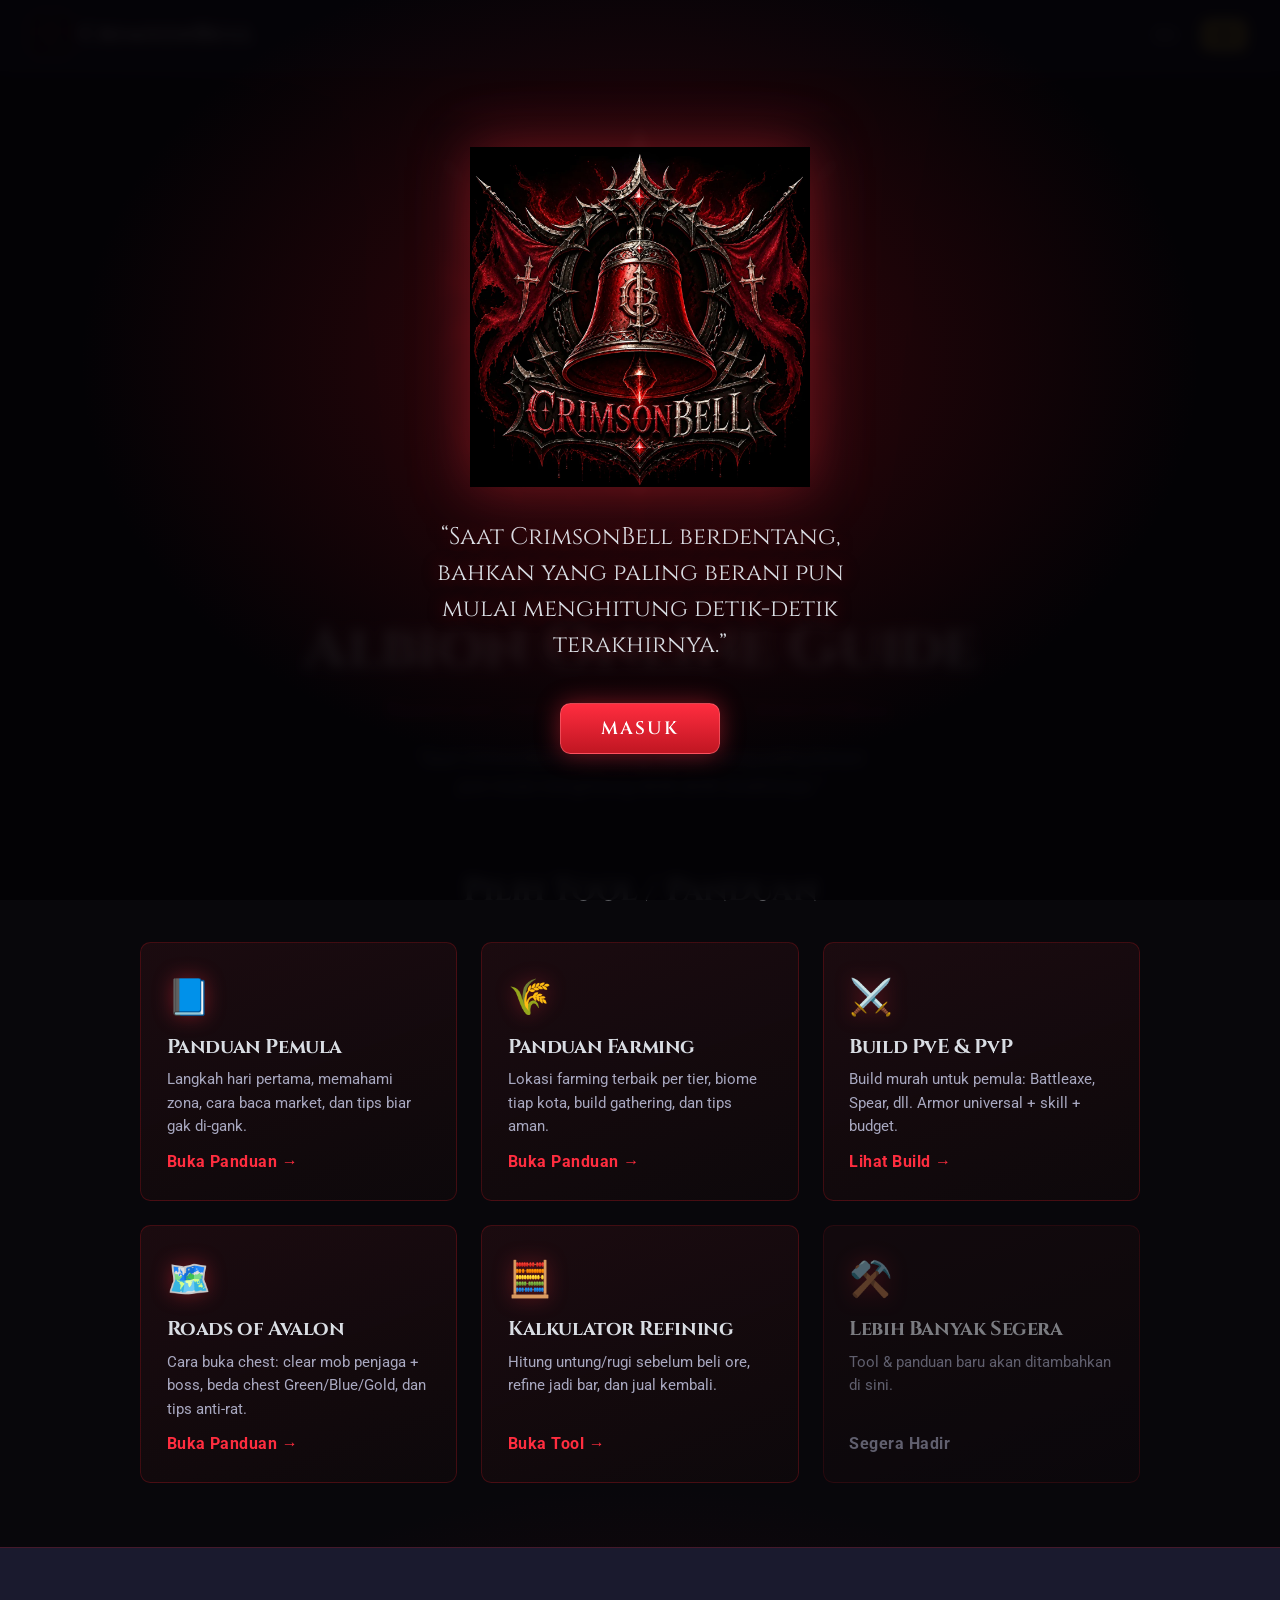
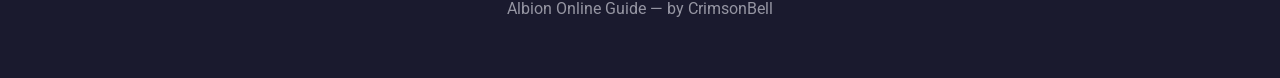
==== commit 0b256dae: "chore(landing): reorder tool cards (beginner, farming, builds, roa, calculator) Co-Authored-By: Devi" ====
--- a/index.html
+++ b/index.html
@@ -89,15 +89,15 @@
                 data-id="Pilih Tool / Panduan" data-en="Choose a Tool / Guide">Choose a Tool / Guide</h2>
             <div class="tools-grid">
 
-                <a href="calculator.html" class="tool-card">
-                    <div class="tool-icon">🧮</div>
+                <a href="beginner.html" class="tool-card">
+                    <div class="tool-icon">📘</div>
                     <h3 class="tool-name"
-                        data-id="Kalkulator Refining" data-en="Refining Calculator">Refining Calculator</h3>
+                        data-id="Panduan Pemula" data-en="Beginner Guide">Beginner Guide</h3>
                     <p class="tool-desc"
-                       data-id="Hitung untung/rugi sebelum beli ore, refine jadi bar, dan jual kembali."
-                       data-en="Calculate profit/loss before you buy ore, refine into bars, and resell.">Calculate profit/loss before you buy ore, refine into bars, and resell.</p>
+                       data-id="Langkah hari pertama, memahami zona, cara baca market, dan tips biar gak di-gank."
+                       data-en="Your first day, understanding zones, reading the market, and how to avoid getting ganked.">Your first day, understanding zones, reading the market, and how to avoid getting ganked.</p>
                     <span class="tool-cta"
-                          data-id="Buka Tool →" data-en="Open Tool →">Open Tool →</span>
+                          data-id="Buka Panduan →" data-en="Open Guide →">Open Guide →</span>
                 </a>
 
                 <a href="farming.html" class="tool-card">
@@ -107,17 +107,6 @@
                     <p class="tool-desc"
                        data-id="Lokasi farming terbaik per tier, biome tiap kota, build gathering, dan tips aman."
                        data-en="Best farming spots per tier, city biomes, gathering builds, and safety tips.">Best farming spots per tier, city biomes, gathering builds, and safety tips.</p>
-                    <span class="tool-cta"
-                          data-id="Buka Panduan →" data-en="Open Guide →">Open Guide →</span>
-                </a>
-
-                <a href="beginner.html" class="tool-card">
-                    <div class="tool-icon">📘</div>
-                    <h3 class="tool-name"
-                        data-id="Panduan Pemula" data-en="Beginner Guide">Beginner Guide</h3>
-                    <p class="tool-desc"
-                       data-id="Langkah hari pertama, memahami zona, cara baca market, dan tips biar gak di-gank."
-                       data-en="Your first day, understanding zones, reading the market, and how to avoid getting ganked.">Your first day, understanding zones, reading the market, and how to avoid getting ganked.</p>
                     <span class="tool-cta"
                           data-id="Buka Panduan →" data-en="Open Guide →">Open Guide →</span>
                 </a>
@@ -142,6 +131,17 @@
                        data-en="How to open chests: clear the guarding mobs + boss, Green/Blue/Gold chests, and anti-rat tips.">How to open chests: clear the guarding mobs + boss, Green/Blue/Gold chests, and anti-rat tips.</p>
                     <span class="tool-cta"
                           data-id="Buka Panduan →" data-en="Open Guide →">Open Guide →</span>
+                </a>
+
+                <a href="calculator.html" class="tool-card">
+                    <div class="tool-icon">🧮</div>
+                    <h3 class="tool-name"
+                        data-id="Kalkulator Refining" data-en="Refining Calculator">Refining Calculator</h3>
+                    <p class="tool-desc"
+                       data-id="Hitung untung/rugi sebelum beli ore, refine jadi bar, dan jual kembali."
+                       data-en="Calculate profit/loss before you buy ore, refine into bars, and resell.">Calculate profit/loss before you buy ore, refine into bars, and resell.</p>
+                    <span class="tool-cta"
+                          data-id="Buka Tool →" data-en="Open Tool →">Open Tool →</span>
                 </a>
 
                 <div class="tool-card tool-card--soon" aria-disabled="true">
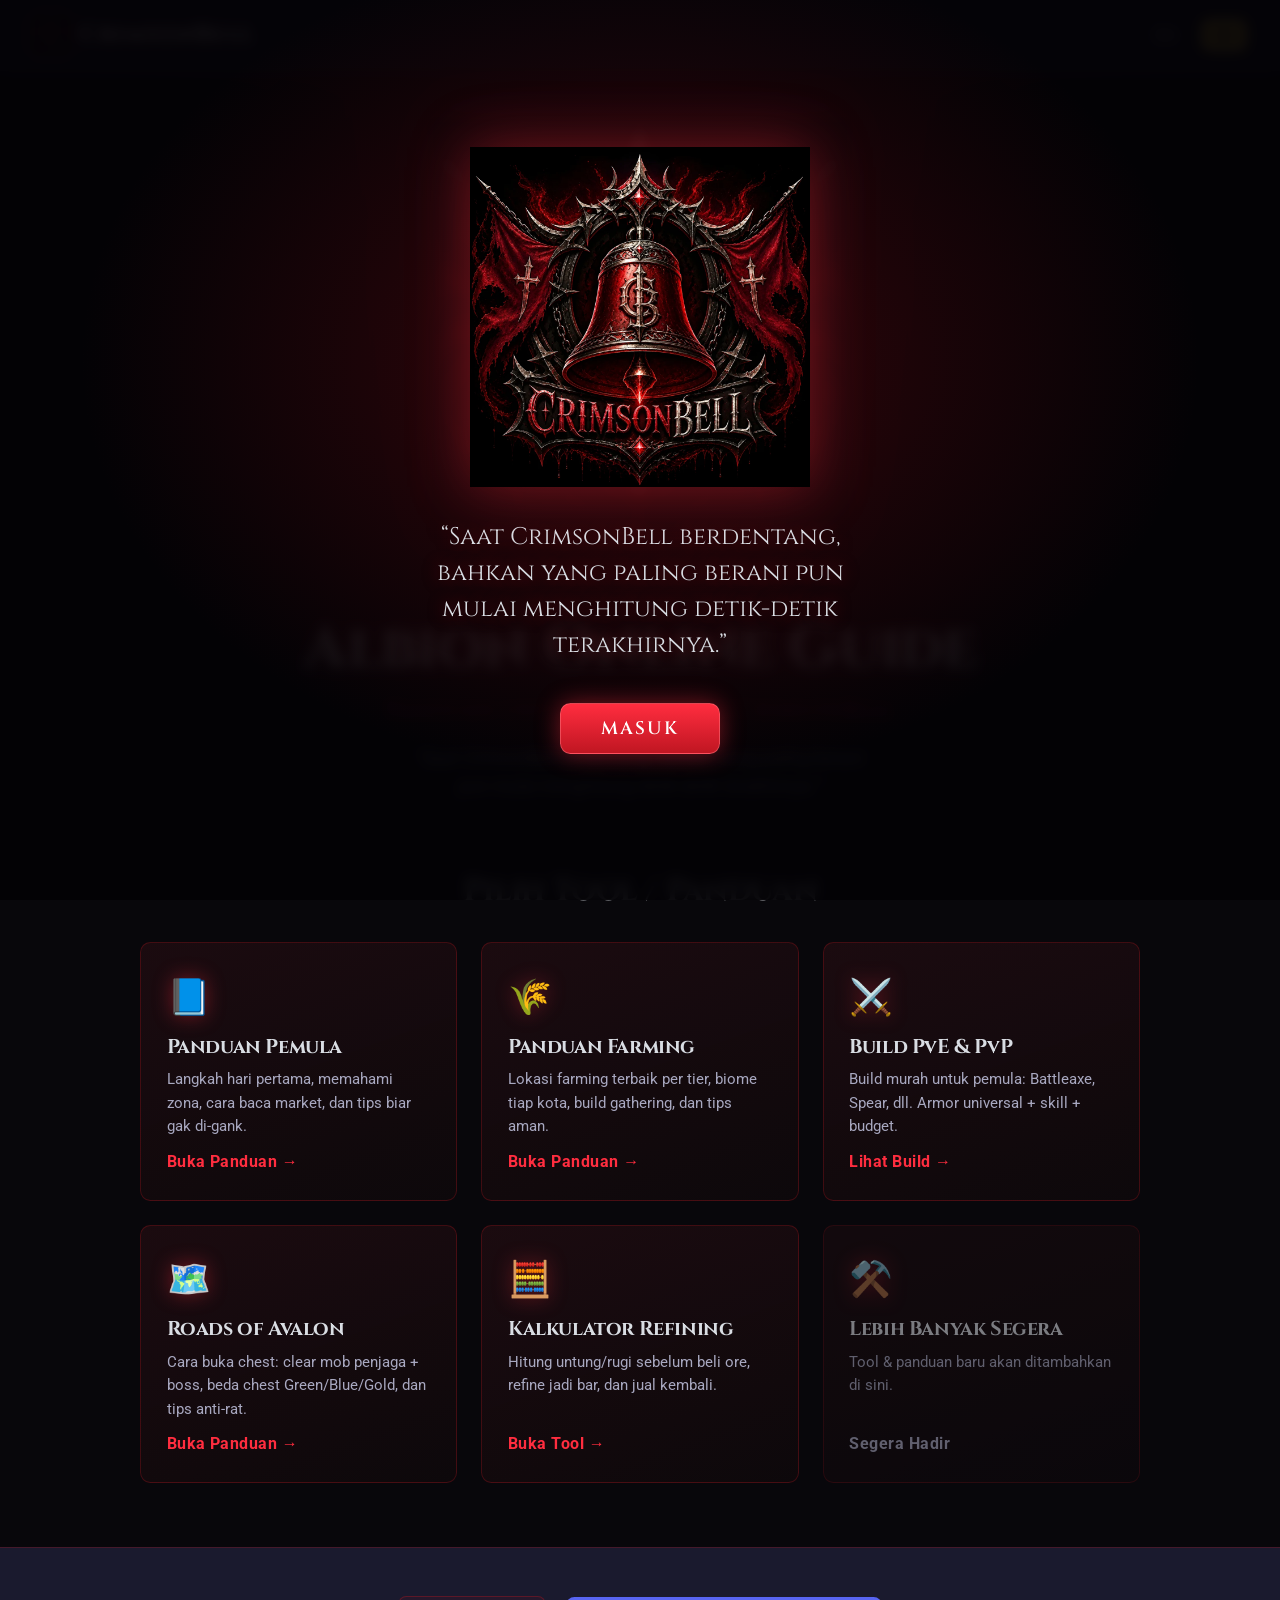
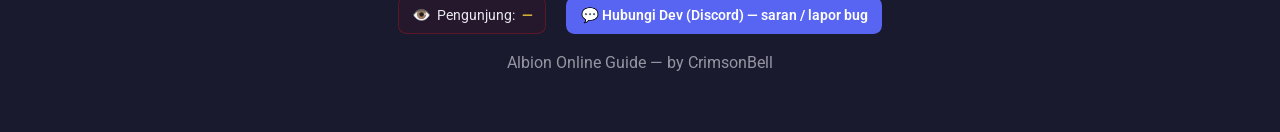
==== commit 45be95fe: "feat(landing): add visitor counter + Discord contact-dev link in footer Co-Authored-By: Devin AI <15" ====
--- a/index.html
+++ b/index.html
@@ -162,6 +162,16 @@
     <!-- Footer -->
     <footer class="footer">
         <div class="container">
+            <div class="footer-meta">
+                <span class="visitor-count" id="visitorCount" title="Total kunjungan / Total visits">
+                    <span class="visitor-icon" aria-hidden="true">👁️</span>
+                    <span class="visitor-label" data-id="Pengunjung:" data-en="Visitors:">Visitors:</span>
+                    <strong id="visitorNumber">…</strong>
+                </span>
+                <a class="contact-dev" href="https://discord.com/users/987184688324030474" target="_blank" rel="noopener"
+                   data-id="💬 Hubungi Dev (Discord) — saran / lapor bug"
+                   data-en="💬 Contact Dev (Discord) — suggestions / report bugs">💬 Contact Dev (Discord) — suggestions / report bugs</a>
+            </div>
             <p data-id="Albion Online Guide — by CrimsonBell"
                data-en="Albion Online Guide — by CrimsonBell">Albion Online Guide — by CrimsonBell</p>
         </div>
--- a/landing.css
+++ b/landing.css
@@ -277,6 +277,45 @@
 /* ---- footer accent on landing ---- */
 .landing-body .footer {
     border-top: 1px solid rgba(192, 22, 34, 0.25);
+}
+.footer-meta {
+    display: flex;
+    flex-wrap: wrap;
+    align-items: center;
+    justify-content: center;
+    gap: 0.75rem 1.25rem;
+    margin-bottom: 1rem;
+}
+.visitor-count {
+    display: inline-flex;
+    align-items: center;
+    gap: 0.4rem;
+    padding: 0.4rem 0.8rem;
+    border: 1px solid rgba(192, 22, 34, 0.35);
+    border-radius: var(--radius-md, 8px);
+    background: rgba(192, 22, 34, 0.08);
+    font-size: 0.9rem;
+    color: var(--foreground, #e8e8f0);
+}
+.visitor-count strong { color: var(--primary, #d4af37); font-variant-numeric: tabular-nums; }
+.visitor-icon { font-size: 0.95rem; line-height: 1; }
+.contact-dev {
+    display: inline-flex;
+    align-items: center;
+    gap: 0.35rem;
+    padding: 0.45rem 0.9rem;
+    border-radius: var(--radius-md, 8px);
+    background: #5865F2;
+    color: #fff;
+    font-size: 0.9rem;
+    font-weight: 600;
+    text-decoration: none;
+    transition: background 0.15s, transform 0.15s;
+}
+.contact-dev:hover { background: #4752c4; transform: translateY(-1px); }
+@media (max-width: 480px) {
+    .footer-meta { flex-direction: column; gap: 0.6rem; }
+    .visitor-count, .contact-dev { font-size: 0.82rem; }
 }
 
 /* ============================================
